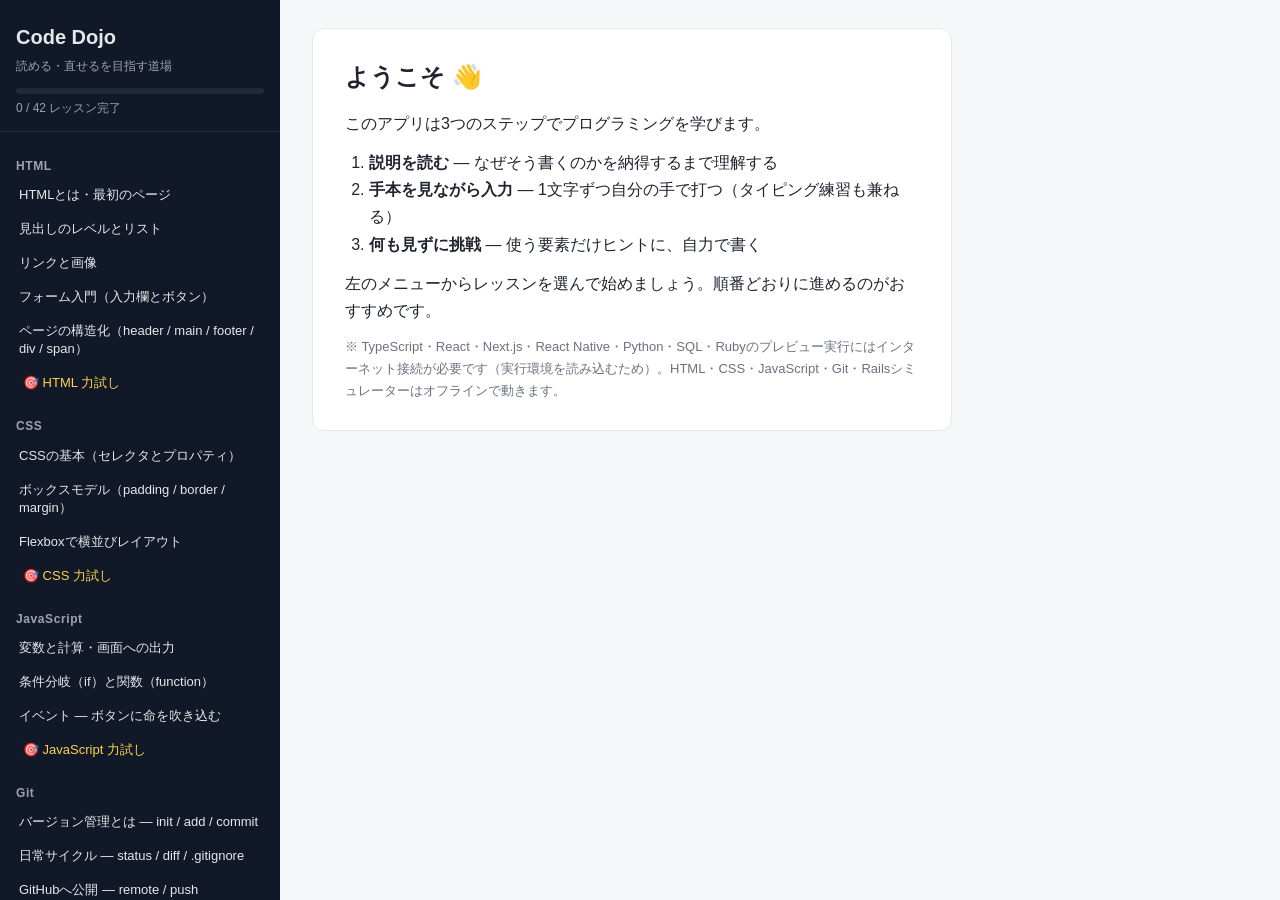
==== src/index.html @ 3360bc5d "Code Dojo 初版公開（全11ユニット・42レッスン、自己完結型index.html）" ====
<!DOCTYPE html>
<html lang="ja">
<head>
  <meta charset="UTF-8">
  <meta name="viewport" content="width=device-width, initial-scale=1.0">
  <title>プログラミング学習アプリ</title>
  <link rel="stylesheet" href="style.css">
</head>
<body>
  <div class="layout">
    <aside class="sidebar">
      <div class="sidebar-header">
        <h1>Code Dojo</h1>
        <p class="subtitle">読める・直せるを目指す道場</p>
        <div class="total-progress">
          <div class="total-progress-bar"><div id="total-progress-fill"></div></div>
          <span id="total-progress-text"></span>
        </div>
      </div>
      <nav id="lesson-nav"></nav>
      <div class="sidebar-footer">
        <button id="reset-progress" class="btn-ghost">進捗をリセット</button>
      </div>
    </aside>

    <main class="main">
      <div id="welcome" class="welcome">
        <h2>ようこそ 👋</h2>
        <p>このアプリは3つのステップでプログラミングを学びます。</p>
        <ol>
          <li><strong>説明を読む</strong> — なぜそう書くのかを納得するまで理解する</li>
          <li><strong>手本を見ながら入力</strong> — 1文字ずつ自分の手で打つ（タイピング練習も兼ねる）</li>
          <li><strong>何も見ずに挑戦</strong> — 使う要素だけヒントに、自力で書く</li>
        </ol>
        <p>左のメニューからレッスンを選んで始めましょう。順番どおりに進めるのがおすすめです。</p>
        <p class="welcome-note">※ TypeScript・React・Next.js・React Native・Python・SQL・Rubyのプレビュー実行にはインターネット接続が必要です（実行環境を読み込むため）。HTML・CSS・JavaScript・Git・Railsシミュレーターはオフラインで動きます。</p>
      </div>
      <div id="lesson-view" class="lesson-view" hidden>
        <header class="lesson-header">
          <span id="lesson-unit" class="unit-badge"></span>
          <h2 id="lesson-title"></h2>
        </header>
        <div class="step-tabs">
          <button class="step-tab" data-step="1">① 説明</button>
          <button class="step-tab" data-step="2">② 手本を見て入力</button>
          <button class="step-tab" data-step="3">③ 見ないで挑戦</button>
        </div>
        <div id="step-body" class="step-body"></div>
      </div>
      <div id="review-view" class="lesson-view" hidden>
        <header class="lesson-header">
          <span id="review-unit" class="unit-badge review-badge"></span>
          <h2 id="review-title"></h2>
        </header>
        <div id="review-body" class="step-body"></div>
      </div>
    </main>
  </div>
  <script src="lessons1.js"></script>
  <script src="lessons2.js"></script>
  <script src="lessons3.js"></script>
  <script src="lessons4.js"></script>
  <script src="lessons5.js"></script>
  <script src="reviews.js"></script>
  <script src="app.js"></script>
</body>
</html>
---- src/style.css ----
* {
  box-sizing: border-box;
  margin: 0;
  padding: 0;
}

:root {
  --bg: #f6f7f9;
  --panel: #ffffff;
  --ink: #1f2430;
  --muted: #6b7280;
  --accent: #2563eb;
  --accent-soft: #dbeafe;
  --ok: #16a34a;
  --ok-soft: #dcfce7;
  --ng: #dc2626;
  --ng-soft: #fee2e2;
  --pending: #9ca3af;
  --border: #e5e7eb;
  --sidebar-bg: #111827;
  --sidebar-ink: #e5e7eb;
  --code-bg: #0f172a;
  --code-ink: #e2e8f0;
}

body {
  font-family: "Hiragino Kaku Gothic ProN", "Yu Gothic", "Meiryo", sans-serif;
  background: var(--bg);
  color: var(--ink);
  line-height: 1.7;
}

.layout {
  display: flex;
  min-height: 100vh;
}

/* ---------- sidebar ---------- */
.sidebar {
  width: 280px;
  flex-shrink: 0;
  background: var(--sidebar-bg);
  color: var(--sidebar-ink);
  display: flex;
  flex-direction: column;
  position: sticky;
  top: 0;
  height: 100vh;
  overflow-y: auto;
}

.sidebar-header {
  padding: 20px 16px 12px;
  border-bottom: 1px solid #1f2937;
}

.sidebar-header h1 {
  font-size: 20px;
}

.subtitle {
  font-size: 12px;
  color: #9ca3af;
  margin-top: 2px;
}

.total-progress {
  margin-top: 12px;
  font-size: 12px;
  color: #9ca3af;
}

.total-progress-bar {
  height: 6px;
  background: #1f2937;
  border-radius: 3px;
  overflow: hidden;
  margin-bottom: 4px;
}

#total-progress-fill {
  height: 100%;
  width: 0;
  background: var(--accent);
  border-radius: 3px;
  transition: width 0.3s;
}

#lesson-nav {
  flex: 1;
  padding: 8px 0 16px;
}

.unit-group {
  margin-top: 10px;
}

.unit-title {
  padding: 6px 16px 2px;
  font-size: 12px;
  font-weight: bold;
  color: #9ca3af;
  letter-spacing: 0.05em;
}

.unit-title .locked-badge {
  font-weight: normal;
  font-size: 11px;
  color: #6b7280;
  margin-left: 6px;
}

.lesson-link {
  display: block;
  width: 100%;
  text-align: left;
  padding: 8px 16px;
  background: none;
  border: none;
  color: var(--sidebar-ink);
  font-size: 13px;
  cursor: pointer;
  border-left: 3px solid transparent;
}

.lesson-link:hover {
  background: #1f2937;
}

.lesson-link.active {
  background: #1e3a8a;
  border-left-color: var(--accent);
}

.lesson-link .done-mark {
  color: var(--ok);
  margin-right: 4px;
}

.locked-note {
  padding: 4px 16px;
  font-size: 12px;
  color: #6b7280;
}

/* 力試し（復習）リンク */
.review-link {
  display: block;
  width: 100%;
  text-align: left;
  padding: 8px 16px 8px 20px;
  background: none;
  border: none;
  color: #fcd34d;
  font-size: 13px;
  cursor: pointer;
  border-left: 3px solid transparent;
}

.review-link:hover {
  background: #1f2937;
}

.review-link.active {
  background: #78350f;
  border-left-color: #f59e0b;
  color: #fde68a;
}

.review-link .done-mark {
  color: var(--ok);
  margin-right: 4px;
}

.sidebar-footer {
  padding: 12px 16px;
  border-top: 1px solid #1f2937;
}

.btn-ghost {
  background: none;
  border: 1px solid #374151;
  color: #9ca3af;
  font-size: 12px;
  padding: 6px 12px;
  border-radius: 6px;
  cursor: pointer;
}

.btn-ghost:hover {
  color: #e5e7eb;
  border-color: #6b7280;
}

/* ---------- main ---------- */
.main {
  flex: 1;
  padding: 28px 32px 60px;
  max-width: 1100px;
}

.welcome {
  background: var(--panel);
  border: 1px solid var(--border);
  border-radius: 12px;
  padding: 28px 32px;
  max-width: 640px;
}

.welcome h2 {
  margin-bottom: 12px;
}

.welcome ol {
  margin: 12px 0 12px 24px;
}

.welcome-note {
  font-size: 13px;
  color: var(--muted);
  margin-top: 12px;
}

.lesson-header {
  display: flex;
  align-items: center;
  gap: 12px;
  margin-bottom: 16px;
}

.unit-badge {
  background: var(--accent-soft);
  color: var(--accent);
  font-size: 12px;
  font-weight: bold;
  padding: 4px 10px;
  border-radius: 999px;
}

.step-tabs {
  display: flex;
  gap: 8px;
  margin-bottom: 16px;
}

.step-tab {
  padding: 8px 16px;
  border: 1px solid var(--border);
  background: var(--panel);
  border-radius: 8px;
  font-size: 14px;
  cursor: pointer;
  color: var(--muted);
}

.step-tab.active {
  background: var(--accent);
  border-color: var(--accent);
  color: #fff;
}

.step-tab:disabled {
  opacity: 0.45;
  cursor: not-allowed;
}

.step-tab .step-done {
  color: var(--ok);
}

.step-tab.active .step-done {
  color: #bbf7d0;
}

.step-body {
  background: var(--panel);
  border: 1px solid var(--border);
  border-radius: 12px;
  padding: 24px 28px;
}

/* ---------- step1 explanation ---------- */
.explanation h3 {
  margin: 18px 0 8px;
  padding-left: 10px;
  border-left: 4px solid var(--accent);
}

.explanation h3:first-child {
  margin-top: 0;
}

.explanation p {
  margin: 8px 0;
}

.explanation ul,
.explanation ol {
  margin: 8px 0 8px 24px;
}

.explanation pre {
  background: var(--code-bg);
  color: var(--code-ink);
  padding: 14px 16px;
  border-radius: 8px;
  overflow-x: auto;
  font-size: 13px;
  line-height: 1.6;
  margin: 10px 0;
}

.explanation code {
  font-family: Consolas, "Courier New", monospace;
}

.explanation p code,
.explanation li code {
  background: #eef2f7;
  color: #b91c1c;
  padding: 1px 6px;
  border-radius: 4px;
  font-size: 0.9em;
}

.explanation table {
  border-collapse: collapse;
  margin: 10px 0;
  font-size: 14px;
}

.explanation th,
.explanation td {
  border: 1px solid var(--border);
  padding: 6px 12px;
}

.explanation th {
  background: #f1f5f9;
}

.tip {
  background: #fefce8;
  border: 1px solid #fde68a;
  border-radius: 8px;
  padding: 10px 14px;
  margin: 12px 0;
  font-size: 14px;
}

/* ---------- step2 typing ---------- */
.file-chip {
  display: inline-block;
  background: #eef2f7;
  border: 1px solid var(--border);
  border-radius: 6px;
  padding: 2px 10px;
  font-size: 12px;
  margin-bottom: 8px;
}

.file-chip code {
  color: #0f766e;
  font-family: Consolas, "Courier New", monospace;
}

.scaffold-note {
  font-size: 12px;
  color: var(--muted);
  background: #f8fafc;
  border: 1px dashed var(--border);
  border-radius: 6px;
  padding: 6px 10px;
  margin: 8px 0;
}

.type-grid {
  display: grid;
  grid-template-columns: 1fr 1fr;
  gap: 16px;
  margin-top: 12px;
}

.pane-label {
  font-size: 13px;
  font-weight: bold;
  color: var(--muted);
  margin-bottom: 6px;
}

.model-view {
  background: var(--code-bg);
  border-radius: 8px;
  padding: 14px 16px;
  font-family: Consolas, "Courier New", monospace;
  font-size: 13px;
  line-height: 1.7;
  white-space: pre-wrap;
  word-break: break-all;
  min-height: 200px;
}

.model-view .ok { color: #4ade80; }
.model-view .ng { color: #f87171; background: rgba(220, 38, 38, 0.3); border-radius: 2px; }
.model-view .pending { color: #64748b; }
.model-view .extra { color: #fca5a5; background: rgba(220, 38, 38, 0.45); border-radius: 2px; }

.code-input {
  width: 100%;
  min-height: 200px;
  font-family: Consolas, "Courier New", monospace;
  font-size: 13px;
  line-height: 1.7;
  padding: 14px 16px;
  border: 1px solid var(--border);
  border-radius: 8px;
  resize: vertical;
  background: #fbfdff;
}

.code-input:focus {
  outline: 2px solid var(--accent-soft);
  border-color: var(--accent);
}

.type-stats {
  display: flex;
  gap: 16px;
  margin-top: 10px;
  font-size: 13px;
  color: var(--muted);
}

.type-stats strong {
  color: var(--ink);
}

.preview-frame {
  width: 100%;
  height: 280px;
  border: 1px solid var(--border);
  border-radius: 8px;
  background: #fff;
  margin-top: 6px;
}

.preview-frame.phone {
  height: 580px;
}

.success-banner {
  background: var(--ok-soft);
  border: 1px solid #86efac;
  color: #166534;
  padding: 12px 16px;
  border-radius: 8px;
  margin-top: 14px;
  font-weight: bold;
}

/* ---------- step3 challenge ---------- */
.challenge-spec {
  background: #eff6ff;
  border: 1px solid #bfdbfe;
  border-radius: 8px;
  padding: 14px 18px;
  margin-bottom: 12px;
}

.challenge-spec h4 {
  margin-bottom: 6px;
}

.allowed-list {
  display: flex;
  flex-wrap: wrap;
  gap: 6px;
  margin: 10px 0 14px;
}

.allowed-chip {
  background: #f1f5f9;
  border: 1px solid var(--border);
  border-radius: 999px;
  padding: 2px 12px;
  font-family: Consolas, "Courier New", monospace;
  font-size: 12px;
}

.btn-row {
  display: flex;
  gap: 10px;
  margin: 12px 0;
}

.btn {
  padding: 8px 18px;
  border-radius: 8px;
  border: 1px solid var(--accent);
  background: var(--accent);
  color: #fff;
  font-size: 14px;
  cursor: pointer;
}

.btn.secondary {
  background: var(--panel);
  color: var(--accent);
}

.btn:disabled {
  opacity: 0.45;
  cursor: not-allowed;
}

.answer-area {
  margin-top: 16px;
  border-top: 1px dashed var(--border);
  padding-top: 16px;
}

.answer-code {
  background: var(--code-bg);
  color: var(--code-ink);
  padding: 14px 16px;
  border-radius: 8px;
  font-family: Consolas, "Courier New", monospace;
  font-size: 13px;
  line-height: 1.7;
  white-space: pre-wrap;
  word-break: break-all;
}

.checklist {
  list-style: none;
  margin: 12px 0;
}

.checklist li {
  margin: 6px 0;
}

.checklist label {
  cursor: pointer;
}

.checklist input {
  margin-right: 8px;
}

.next-lesson-row {
  margin-top: 16px;
}

/* ---------- 力試し（復習）画面 ---------- */
.review-badge {
  background: #fef3c7;
  color: #b45309;
}

.review-intro {
  background: #fffbeb;
  border: 1px solid #fde68a;
  border-radius: 8px;
  padding: 12px 16px;
  margin-bottom: 18px;
  font-size: 14px;
}

.review-problem {
  border: 1px solid var(--border);
  border-radius: 10px;
  padding: 18px 20px;
  margin-bottom: 18px;
}

.problem-badge {
  display: inline-block;
  background: #f59e0b;
  color: #fff;
  font-size: 12px;
  font-weight: bold;
  padding: 3px 12px;
  border-radius: 999px;
  margin-bottom: 10px;
}

.problem-badge.read {
  background: #7c3aed;
}

.review-q {
  margin: 4px 0 10px;
}

.read-code {
  background: var(--code-bg);
  color: var(--code-ink);
  padding: 14px 16px;
  border-radius: 8px;
  font-family: Consolas, "Courier New", monospace;
  font-size: 13px;
  line-height: 1.7;
  white-space: pre-wrap;
  word-break: break-all;
  margin: 8px 0 12px;
}

.read-answer {
  background: #f5f3ff;
  border: 1px solid #ddd6fe;
  border-radius: 8px;
  padding: 12px 16px;
  margin-top: 12px;
}

.read-answer p {
  margin: 4px 0;
}

@media (max-width: 900px) {
  .layout { flex-direction: column; }
  .sidebar { width: 100%; height: auto; position: static; }
  .type-grid { grid-template-columns: 1fr; }
}
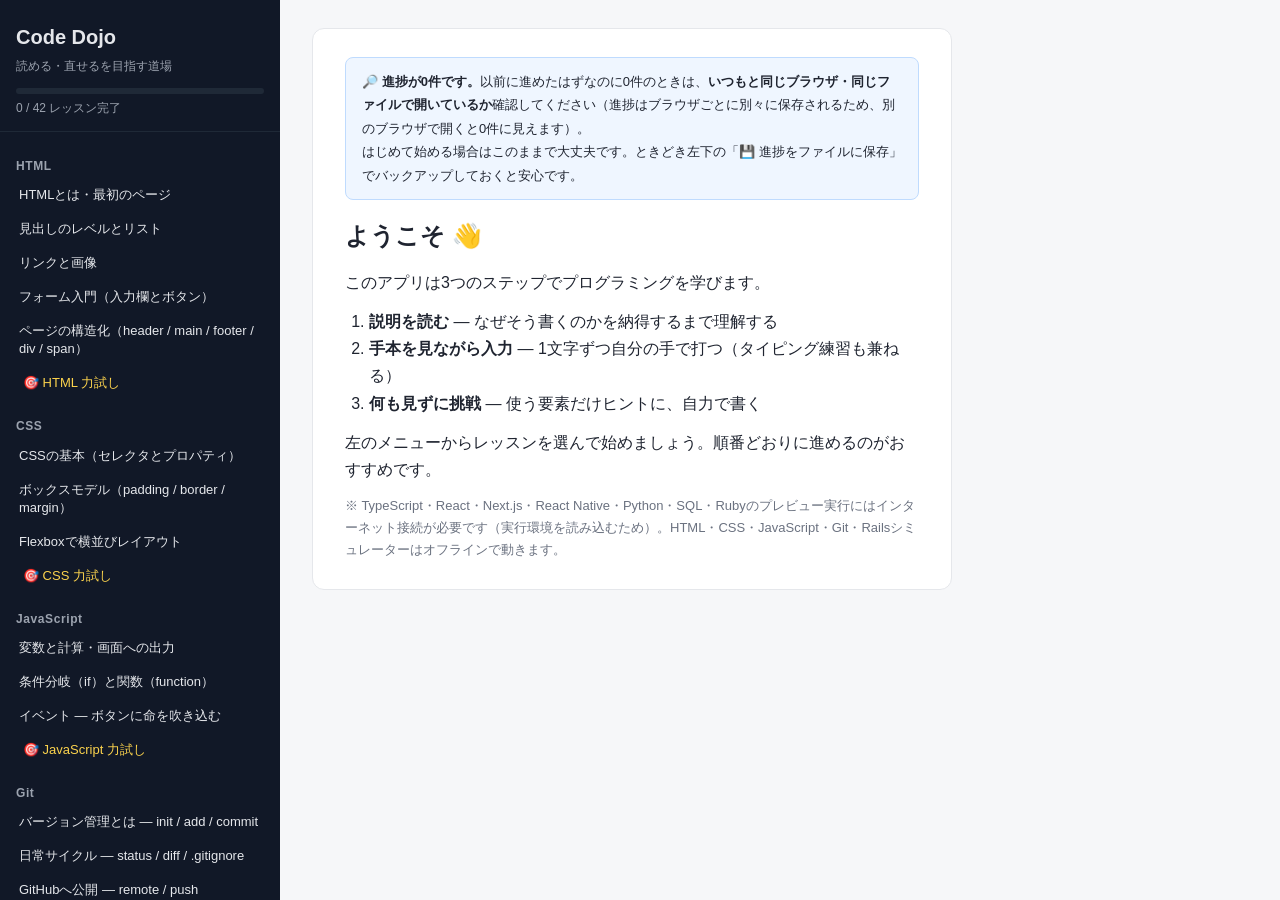
==== commit ffc69583: "進捗のバックアップ機能を追加（ファイル保存/復元・0件時の案内・破損データの退避） - サイドバーに「進捗をファイルに保存」「保存した進捗を復元」を追加 - 復元は上書き前に件数を表示して確認。不正な" ====
--- a/src/index.html
+++ b/src/index.html
@@ -19,12 +19,16 @@
       </div>
       <nav id="lesson-nav"></nav>
       <div class="sidebar-footer">
+        <button id="backup-progress" class="btn-ghost">💾 進捗をファイルに保存</button>
+        <button id="restore-progress" class="btn-ghost">📥 保存した進捗を復元</button>
         <button id="reset-progress" class="btn-ghost">進捗をリセット</button>
+        <input type="file" id="restore-file" accept=".json,application/json" hidden>
       </div>
     </aside>
 
     <main class="main">
       <div id="welcome" class="welcome">
+        <div id="progress-notice"></div>
         <h2>ようこそ 👋</h2>
         <p>このアプリは3つのステップでプログラミングを学びます。</p>
         <ol>
--- a/src/style.css
+++ b/src/style.css
@@ -175,6 +175,9 @@
 .sidebar-footer {
   padding: 12px 16px;
   border-top: 1px solid #1f2937;
+  display: flex;
+  flex-direction: column;
+  gap: 6px;
 }
 
 .btn-ghost {
@@ -185,6 +188,7 @@
   padding: 6px 12px;
   border-radius: 6px;
   cursor: pointer;
+  text-align: left;
 }
 
 .btn-ghost:hover {
@@ -618,6 +622,63 @@
   margin: 4px 0;
 }
 
+/* ---------- 案内・モーダル（進捗バックアップ） ---------- */
+.notice {
+  background: #eff6ff;
+  border: 1px solid #bfdbfe;
+  border-radius: 8px;
+  padding: 12px 16px;
+  margin-bottom: 16px;
+  font-size: 13px;
+  line-height: 1.8;
+}
+
+.notice.warn {
+  background: #fffbeb;
+  border-color: #fcd34d;
+}
+
+.notice code {
+  font-family: Consolas, "Courier New", monospace;
+  background: #fff;
+  border: 1px solid var(--border);
+  border-radius: 4px;
+  padding: 0 4px;
+}
+
+.modal-backdrop {
+  position: fixed;
+  top: 0;
+  left: 0;
+  right: 0;
+  bottom: 0;
+  background: rgba(15, 23, 42, 0.55);
+  display: flex;
+  align-items: center;
+  justify-content: center;
+  padding: 20px;
+  z-index: 50;
+}
+
+.modal {
+  background: var(--panel);
+  border-radius: 12px;
+  padding: 24px 28px;
+  width: 100%;
+  max-width: 560px;
+  max-height: 82vh;
+  overflow-y: auto;
+}
+
+.modal h3 {
+  margin-bottom: 10px;
+}
+
+.modal p {
+  margin: 8px 0;
+  font-size: 14px;
+}
+
 @media (max-width: 900px) {
   .layout { flex-direction: column; }
   .sidebar { width: 100%; height: auto; position: static; }
